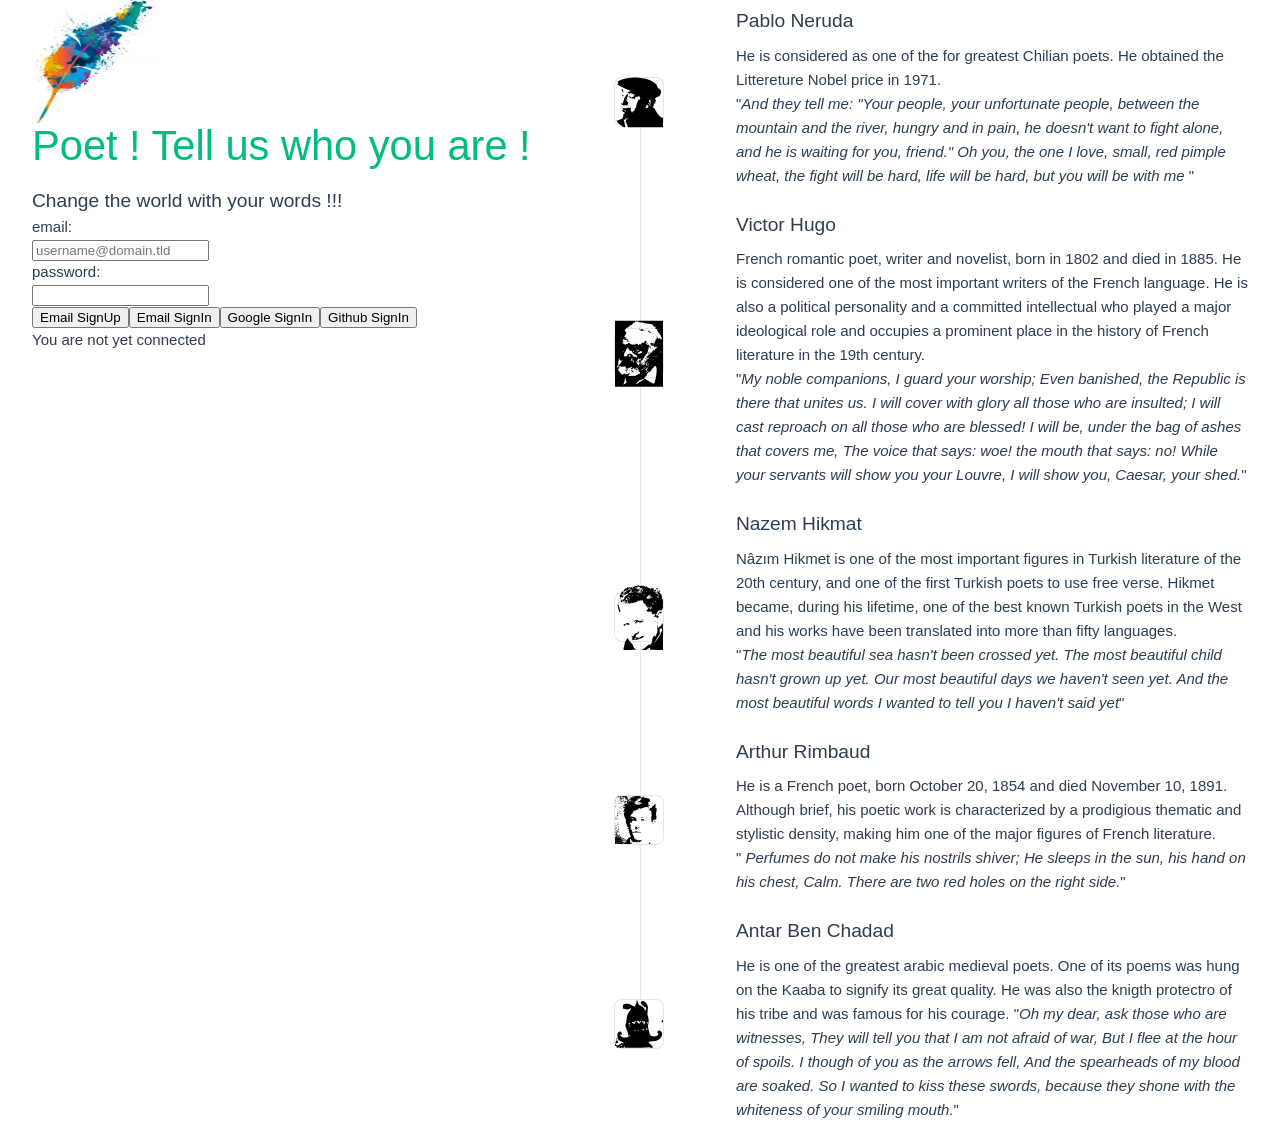
==== index.html @ bf9daa49 "add github login poems 2" ====
<!DOCTYPE html>
<html lang="en">
  <head>
    <meta charset="UTF-8">
    <link rel="icon" href="/favicon.ico">
    <meta name="viewport" content="width=device-width, initial-scale=1.0">
    <title>Vite App</title>
    <script type="module" crossorigin src="/assets/index-251927ab.js"></script>
    <link rel="stylesheet" href="/assets/index-ea9fc823.css">
  </head>
  <body>
    <div id="app"></div>
    
  </body>
</html>
---- assets/index-ea9fc823.css ----
h1[data-v-d90ef317]{font-weight:500;font-size:2.6rem;top:-10px}h3[data-v-d90ef317]{font-size:1.2rem}.greetings h1[data-v-d90ef317],.greetings h3[data-v-d90ef317]{text-align:center}@media (min-width: 1024px){.greetings h1[data-v-d90ef317],.greetings h3[data-v-d90ef317]{text-align:left}}.item[data-v-a968356e]{margin-top:2rem;display:flex}.details[data-v-a968356e]{flex:1;margin-left:1rem}i[data-v-a968356e]{display:flex;place-items:center;place-content:center;width:32px;height:32px;color:var(--color-text)}h3[data-v-a968356e]{font-size:1.2rem;font-weight:500;margin-bottom:.4rem;color:var(--color-heading)}@media (min-width: 1024px){.item[data-v-a968356e]{margin-top:0;padding:.4rem 0 1rem calc(var(--section-gap) / 2)}i[data-v-a968356e]{top:calc(50% - 25px);left:-26px;position:absolute;border:1px solid var(--color-border);background:var(--color-background);border-radius:8px;width:50px;height:50px}.item[data-v-a968356e]:before{content:" ";border-left:1px solid var(--color-border);position:absolute;left:0;bottom:calc(50% + 25px);height:calc(50% - 25px)}.item[data-v-a968356e]:after{content:" ";border-left:1px solid var(--color-border);position:absolute;left:0;top:calc(50% + 25px);height:calc(50% - 25px)}.item[data-v-a968356e]:first-of-type:before{display:none}.item[data-v-a968356e]:last-of-type:after{display:none}}:root{--vt-c-white: #ffffff;--vt-c-white-soft: #f8f8f8;--vt-c-white-mute: #f2f2f2;--vt-c-black: #181818;--vt-c-black-soft: #222222;--vt-c-black-mute: #282828;--vt-c-indigo: #2c3e50;--vt-c-divider-light-1: rgba(60, 60, 60, .29);--vt-c-divider-light-2: rgba(60, 60, 60, .12);--vt-c-divider-dark-1: rgba(84, 84, 84, .65);--vt-c-divider-dark-2: rgba(84, 84, 84, .48);--vt-c-text-light-1: var(--vt-c-indigo);--vt-c-text-light-2: rgba(60, 60, 60, .66);--vt-c-text-dark-1: var(--vt-c-white);--vt-c-text-dark-2: rgba(235, 235, 235, .64)}:root{--color-background: var(--vt-c-white);--color-background-soft: var(--vt-c-white-soft);--color-background-mute: var(--vt-c-white-mute);--color-border: var(--vt-c-divider-light-2);--color-border-hover: var(--vt-c-divider-light-1);--color-heading: var(--vt-c-text-light-1);--color-text: var(--vt-c-text-light-1);--section-gap: 160px}@media (prefers-color-scheme: dark){:root{--color-background: var(--vt-c-black);--color-background-soft: var(--vt-c-black-soft);--color-background-mute: var(--vt-c-black-mute);--color-border: var(--vt-c-divider-dark-2);--color-border-hover: var(--vt-c-divider-dark-1);--color-heading: var(--vt-c-text-dark-1);--color-text: var(--vt-c-text-dark-2)}}*,*:before,*:after{box-sizing:border-box;margin:0;position:relative;font-weight:400}body{min-height:100vh;color:var(--color-text);background:var(--color-background);transition:color .5s,background-color .5s;line-height:1.6;font-family:Inter,-apple-system,BlinkMacSystemFont,Segoe UI,Roboto,Oxygen,Ubuntu,Cantarell,Fira Sans,Droid Sans,Helvetica Neue,sans-serif;font-size:15px;text-rendering:optimizeLegibility;-webkit-font-smoothing:antialiased;-moz-osx-font-smoothing:grayscale}header .hidden{visibility:hidden;overflow:hidden;display:flex;display:inline-block;place-items:flex-start;flex-wrap:wrap}#app{max-width:1280px;margin:0 auto;padding:2rem;font-weight:400}header{line-height:1.5}.logo{display:block;margin:0 auto 2rem}a,.green{text-decoration:none;color:#00bd7e;transition:.4s}@media (hover: hover){a:hover{background-color:#00bd7e33}}@media (min-width: 1024px){body{display:flex;place-items:center}#app{display:grid;grid-template-columns:1fr 1fr;padding:0 2rem}header{display:inline-block;place-items:center;padding-right:calc(var(--section-gap) / 2)}header .wrapper{display:flex;display:inline-block;place-items:flex-start;flex-wrap:wrap}.logo{margin:0 2rem 0 0}}
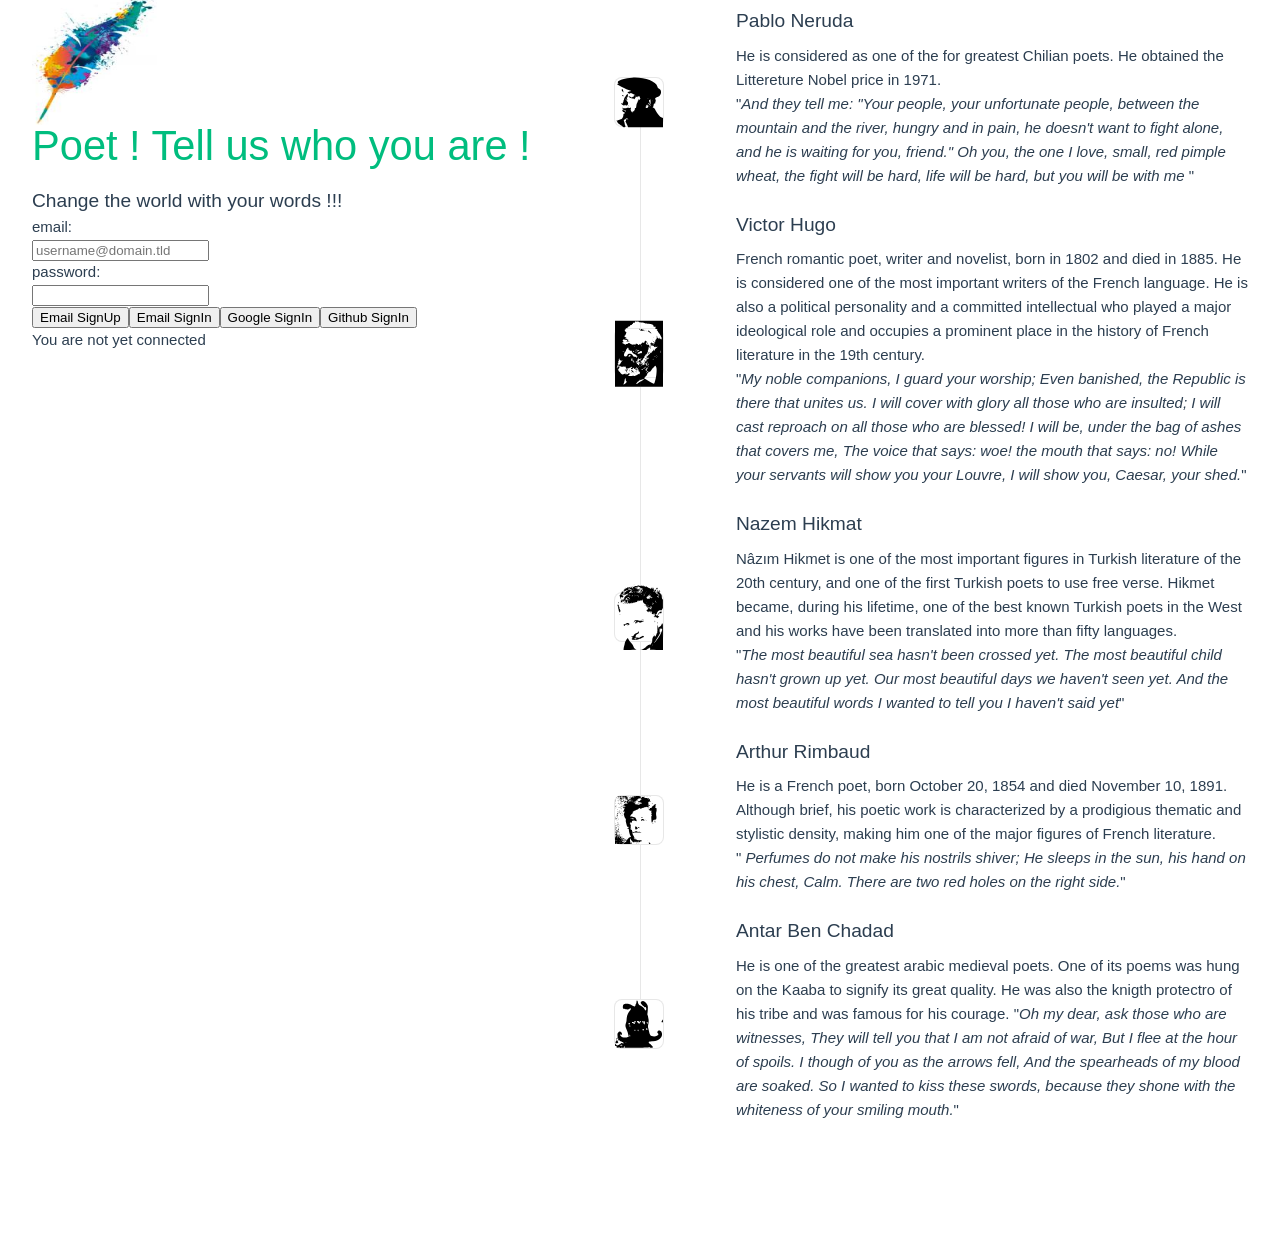
==== commit 1895b7ca: "test language input" ====
--- a/index.html
+++ b/index.html
@@ -5,7 +5,7 @@
     <link rel="icon" href="/favicon.ico">
     <meta name="viewport" content="width=device-width, initial-scale=1.0">
     <title>Vite App</title>
-    <script type="module" crossorigin src="/assets/index-251927ab.js"></script>
+    <script type="module" crossorigin src="/assets/index-2a80d9a0.js"></script>
     <link rel="stylesheet" href="/assets/index-ea9fc823.css">
   </head>
   <body>
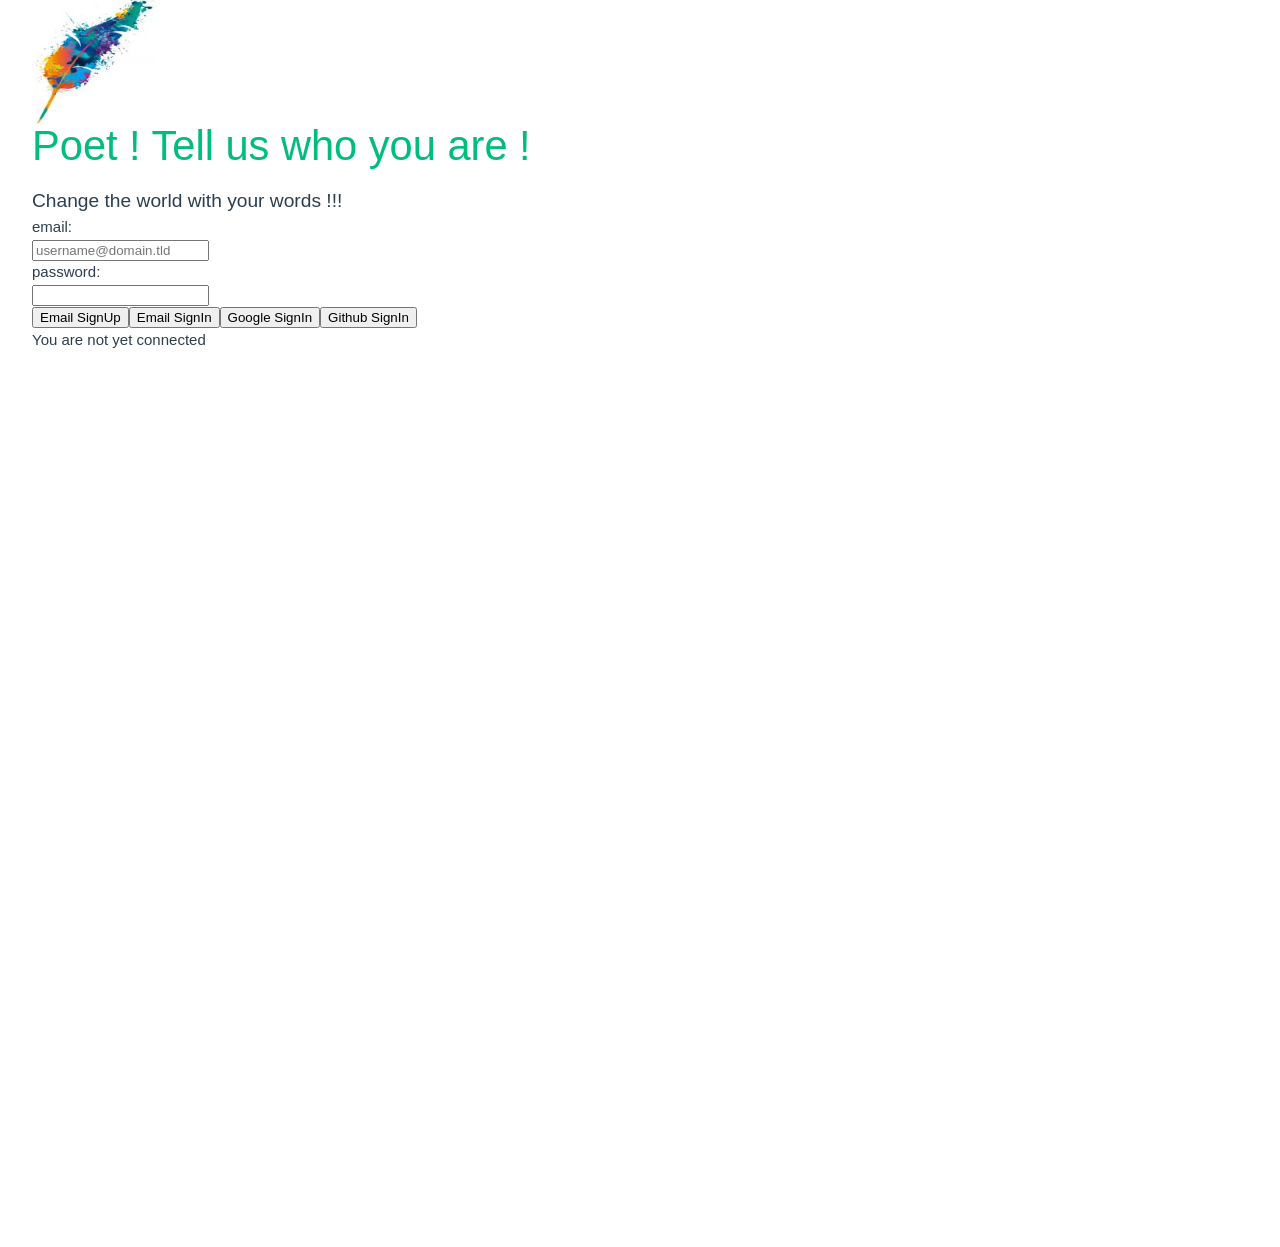
==== commit 19dc7234: "nextpoemstest" ====
--- a/index.html
+++ b/index.html
@@ -5,8 +5,8 @@
     <link rel="icon" href="/favicon.ico">
     <meta name="viewport" content="width=device-width, initial-scale=1.0">
     <title>Vite App</title>
-    <script type="module" crossorigin src="/assets/index-2a80d9a0.js"></script>
-    <link rel="stylesheet" href="/assets/index-ea9fc823.css">
+    <script type="module" crossorigin src="/assets/index-49e9dd39.js"></script>
+    <link rel="stylesheet" href="/assets/index-c214f9d9.css">
   </head>
   <body>
     <div id="app"></div>
--- a/assets/index-c214f9d9.css
+++ b/assets/index-c214f9d9.css
@@ -0,0 +1 @@
+h1[data-v-d90ef317]{font-weight:500;font-size:2.6rem;top:-10px}h3[data-v-d90ef317]{font-size:1.2rem}.greetings h1[data-v-d90ef317],.greetings h3[data-v-d90ef317]{text-align:center}@media (min-width: 1024px){.greetings h1[data-v-d90ef317],.greetings h3[data-v-d90ef317]{text-align:left}}:root{--vt-c-white: #ffffff;--vt-c-white-soft: #f8f8f8;--vt-c-white-mute: #f2f2f2;--vt-c-black: #181818;--vt-c-black-soft: #222222;--vt-c-black-mute: #282828;--vt-c-indigo: #2c3e50;--vt-c-divider-light-1: rgba(60, 60, 60, .29);--vt-c-divider-light-2: rgba(60, 60, 60, .12);--vt-c-divider-dark-1: rgba(84, 84, 84, .65);--vt-c-divider-dark-2: rgba(84, 84, 84, .48);--vt-c-text-light-1: var(--vt-c-indigo);--vt-c-text-light-2: rgba(60, 60, 60, .66);--vt-c-text-dark-1: var(--vt-c-white);--vt-c-text-dark-2: rgba(235, 235, 235, .64)}:root{--color-background: var(--vt-c-white);--color-background-soft: var(--vt-c-white-soft);--color-background-mute: var(--vt-c-white-mute);--color-border: var(--vt-c-divider-light-2);--color-border-hover: var(--vt-c-divider-light-1);--color-heading: var(--vt-c-text-light-1);--color-text: var(--vt-c-text-light-1);--section-gap: 160px}@media (prefers-color-scheme: dark){:root{--color-background: var(--vt-c-black);--color-background-soft: var(--vt-c-black-soft);--color-background-mute: var(--vt-c-black-mute);--color-border: var(--vt-c-divider-dark-2);--color-border-hover: var(--vt-c-divider-dark-1);--color-heading: var(--vt-c-text-dark-1);--color-text: var(--vt-c-text-dark-2)}}*,*:before,*:after{box-sizing:border-box;margin:0;position:relative;font-weight:400}body{min-height:100vh;color:var(--color-text);background:var(--color-background);transition:color .5s,background-color .5s;line-height:1.6;font-family:Inter,-apple-system,BlinkMacSystemFont,Segoe UI,Roboto,Oxygen,Ubuntu,Cantarell,Fira Sans,Droid Sans,Helvetica Neue,sans-serif;font-size:15px;text-rendering:optimizeLegibility;-webkit-font-smoothing:antialiased;-moz-osx-font-smoothing:grayscale}header .hidden{visibility:hidden;overflow:hidden;display:flex;display:inline-block;place-items:flex-start;flex-wrap:wrap}#app{max-width:1280px;margin:0 auto;padding:2rem;font-weight:400}header{line-height:1.5}.logo{display:block;margin:0 auto 2rem}a,.green{text-decoration:none;color:#00bd7e;transition:.4s}@media (hover: hover){a:hover{background-color:#00bd7e33}}@media (min-width: 1024px){body{display:flex;place-items:center}#app{display:grid;grid-template-columns:1fr 1fr;padding:0 2rem}header{display:inline-block;place-items:center;padding-right:calc(var(--section-gap) / 2)}header .wrapper{display:flex;display:inline-block;place-items:flex-start;flex-wrap:wrap}.logo{margin:0 2rem 0 0}}
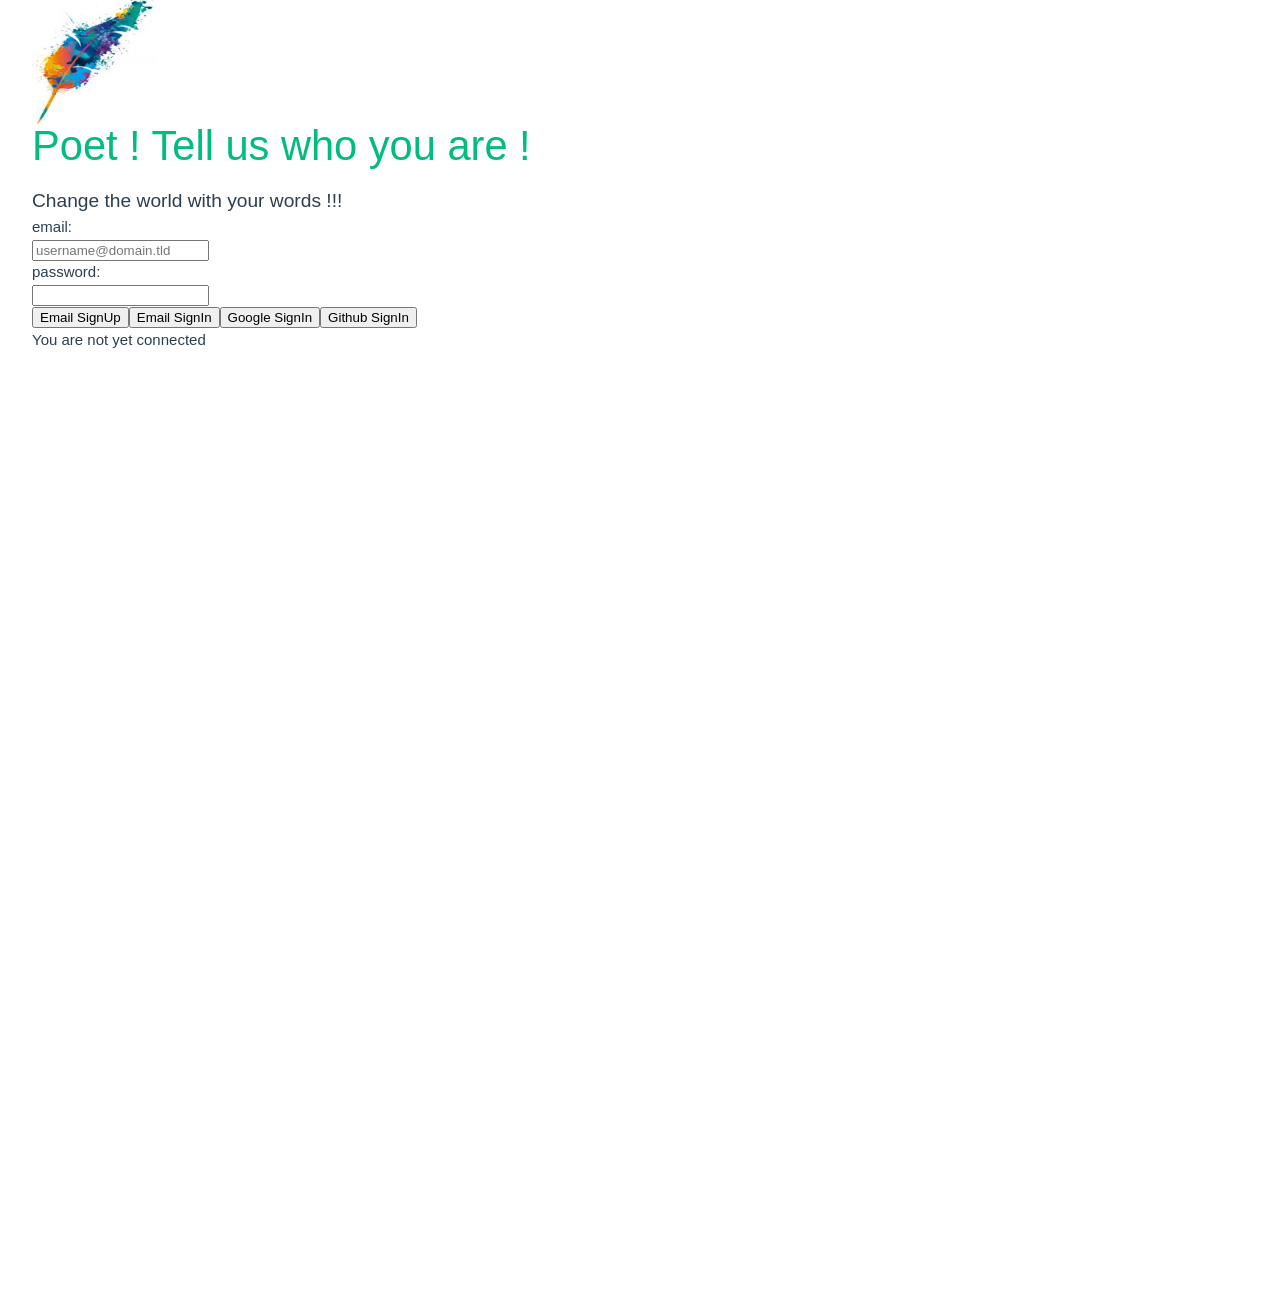
==== commit b1228ae2: "illustration fix" ====
--- a/index.html
+++ b/index.html
@@ -5,7 +5,7 @@
     <link rel="icon" href="/favicon.ico">
     <meta name="viewport" content="width=device-width, initial-scale=1.0">
     <title>Vite App</title>
-    <script type="module" crossorigin src="/assets/index-49e9dd39.js"></script>
+    <script type="module" crossorigin src="/assets/index-155a4f11.js"></script>
     <link rel="stylesheet" href="/assets/index-c214f9d9.css">
   </head>
   <body>
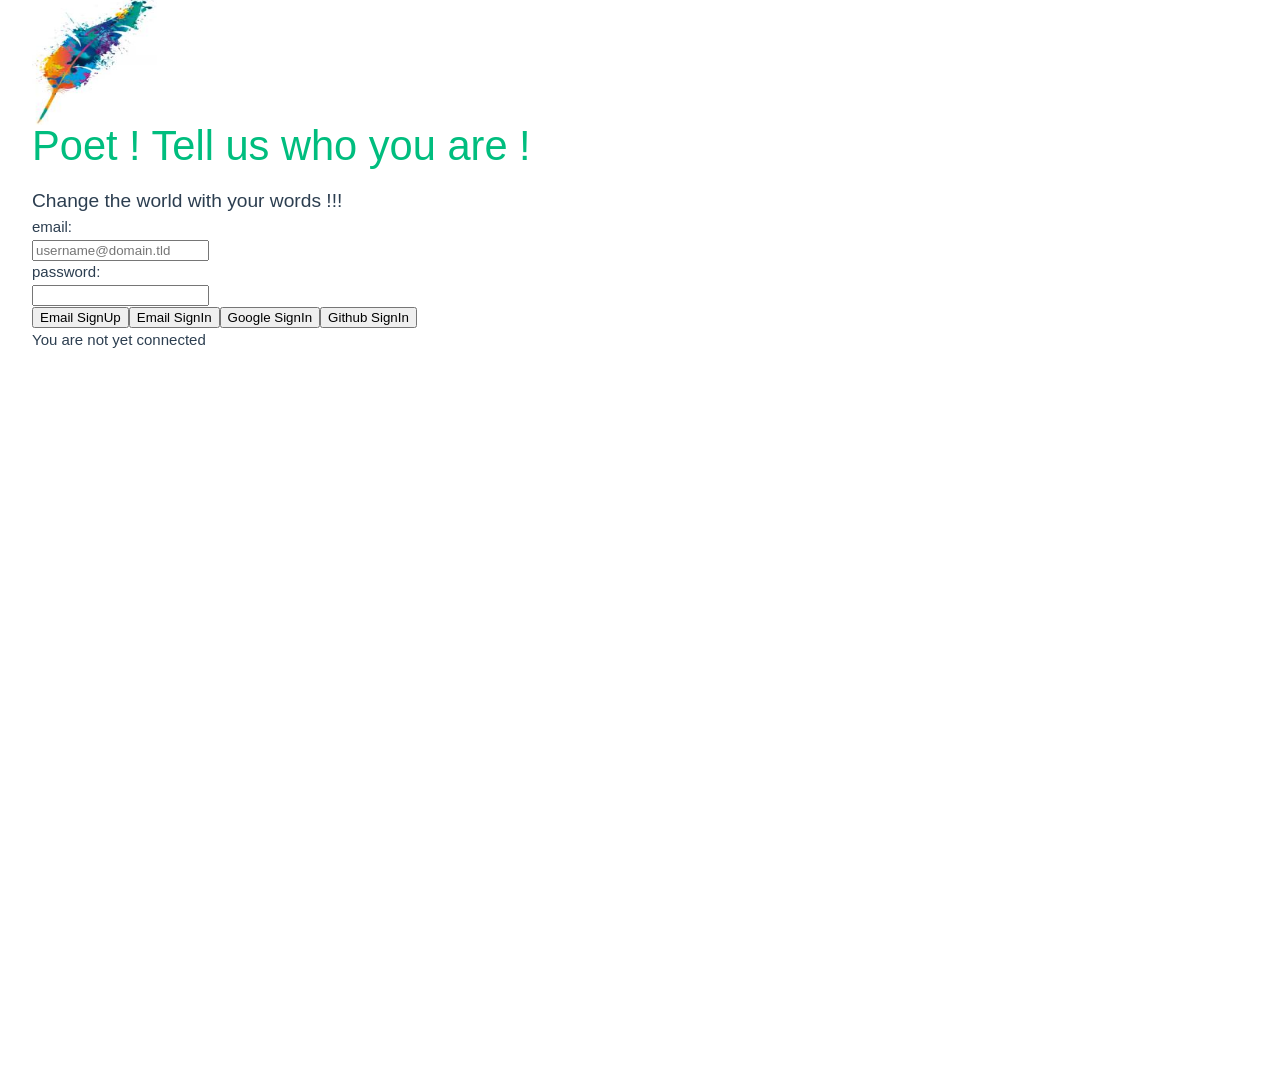
==== commit e547276f: "testillu" ====
--- a/index.html
+++ b/index.html
@@ -5,7 +5,7 @@
     <link rel="icon" href="/favicon.ico">
     <meta name="viewport" content="width=device-width, initial-scale=1.0">
     <title>Vite App</title>
-    <script type="module" crossorigin src="/assets/index-155a4f11.js"></script>
+    <script type="module" crossorigin src="/assets/index-a7d38c4b.js"></script>
     <link rel="stylesheet" href="/assets/index-c214f9d9.css">
   </head>
   <body>
